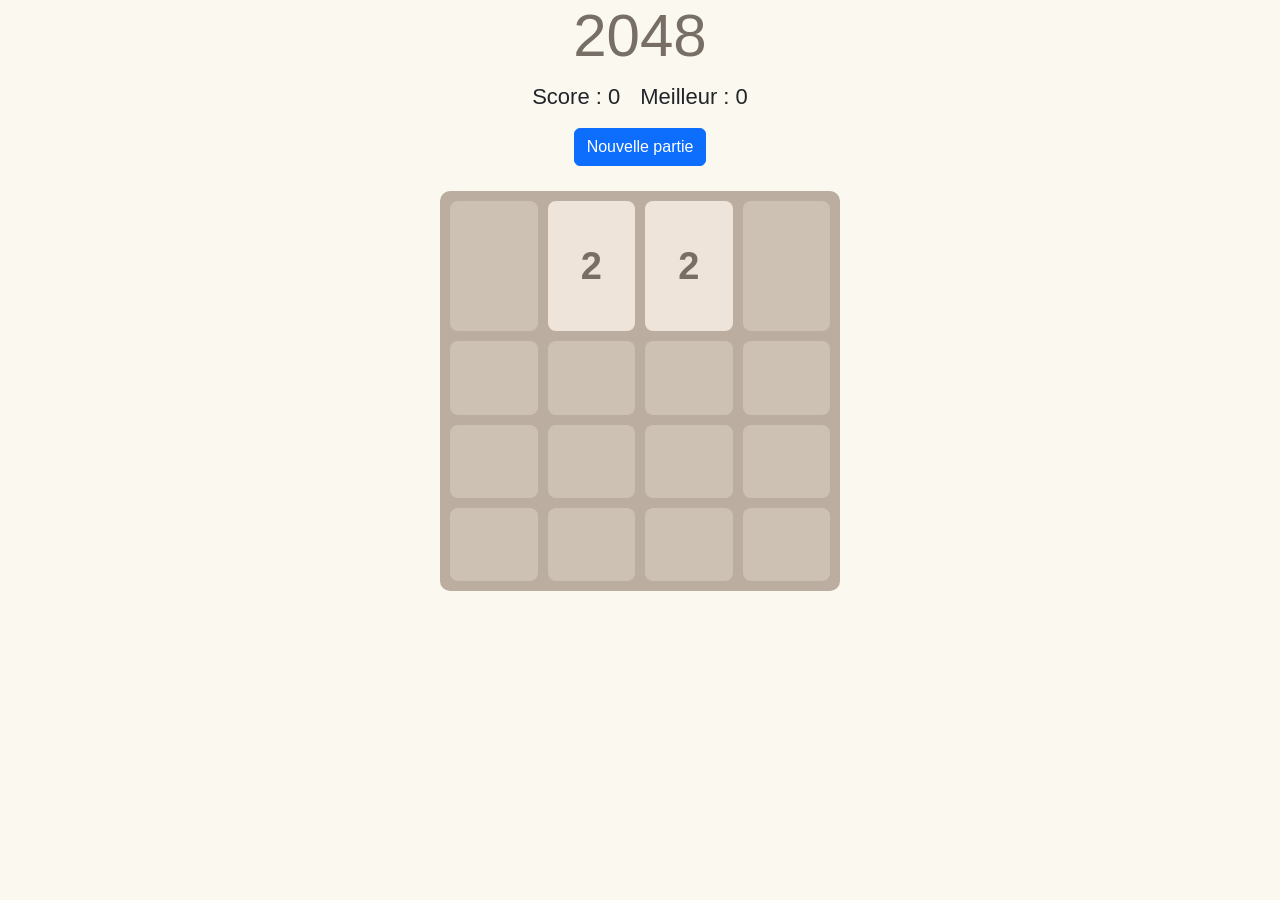
==== index.html @ b8133a86 "renommer jeu en index" ====
<!DOCTYPE html>
<html lang="fr">
<head>
  
  <meta charset="UTF-8">
  <meta name="viewport" content="width=device-width, initial-scale=1.0">
  <title>2048</title>
  <link rel="icon" type="image/png" href="favicon.png">
  <meta name="description" content="Jouez à 2048, le célèbre 
  jeu de puzzle où vous combinez des tuiles pour atteindre le nombre 2048.
   Amusez-vous à défier votre esprit et à battre votre meilleur score !">
   <link href="https://cdn.jsdelivr.net/npm/bootstrap@5.3.8/dist/css/bootstrap.min.css" rel="stylesheet" integrity="sha384-sRIl4kxILFvY47J16cr9ZwB07vP4J8+LH7qKQnuqkuIAvNWLzeN8tE5YBujZqJLB"
    crossorigin="anonymous">
  <link rel="stylesheet" href="style.css">
</head>
<body>
  <div class="container-fluid text-center">
  <h1>2048</h1>

  <div id="infos">
    <div id="score">Score : 0</div>
    <div id="best">Meilleur : 0</div>
  </div>

  <button id="restart" class="btn btn-primary">Nouvelle partie</button>

  <div id="grid"></div>
  </div>
  <div id="game-over" class="overlay">
  </div>

  <script src="script.js"></script>
</body>
</html>
---- style.css ----
body {
  font-family: Arial, sans-serif;
  text-align: center;
  background: #faf8ef;
}

h1 {
  font-size: 60px;
  color: #776e65;
}

#infos {
  display: flex;
  justify-content: center;
  gap: 20px;
  font-size: 22px;
  margin-bottom: 15px;
}

button {
  padding: 10px 20px;
  font-size: 18px;
  border: none;
  border-radius: 8px;
  background: #8f7a66;
  color: white;
  cursor: pointer;
}

#grid {
  width: 400px;
  height: 400px;
  margin: 25px auto;
  display: grid;
  grid-template-columns: repeat(4, 1fr);
  gap: 10px;
  background: #bbada0;
  padding: 10px;
  border-radius: 10px;
}

.cell {
  background: #cdc1b4;
  font-size: 38px;
  font-weight: bold;
  color: #776e65;
  display: flex;
  align-items: center;
  justify-content: center;
  border-radius: 8px;
  transition: all 0.15s ease;
}

.cell:not(:empty) {
  animation: pop 0.15s;
}

@keyframes pop {
  from {
    transform: scale(0);
  }
  to {
    transform: scale(1);
  }
}
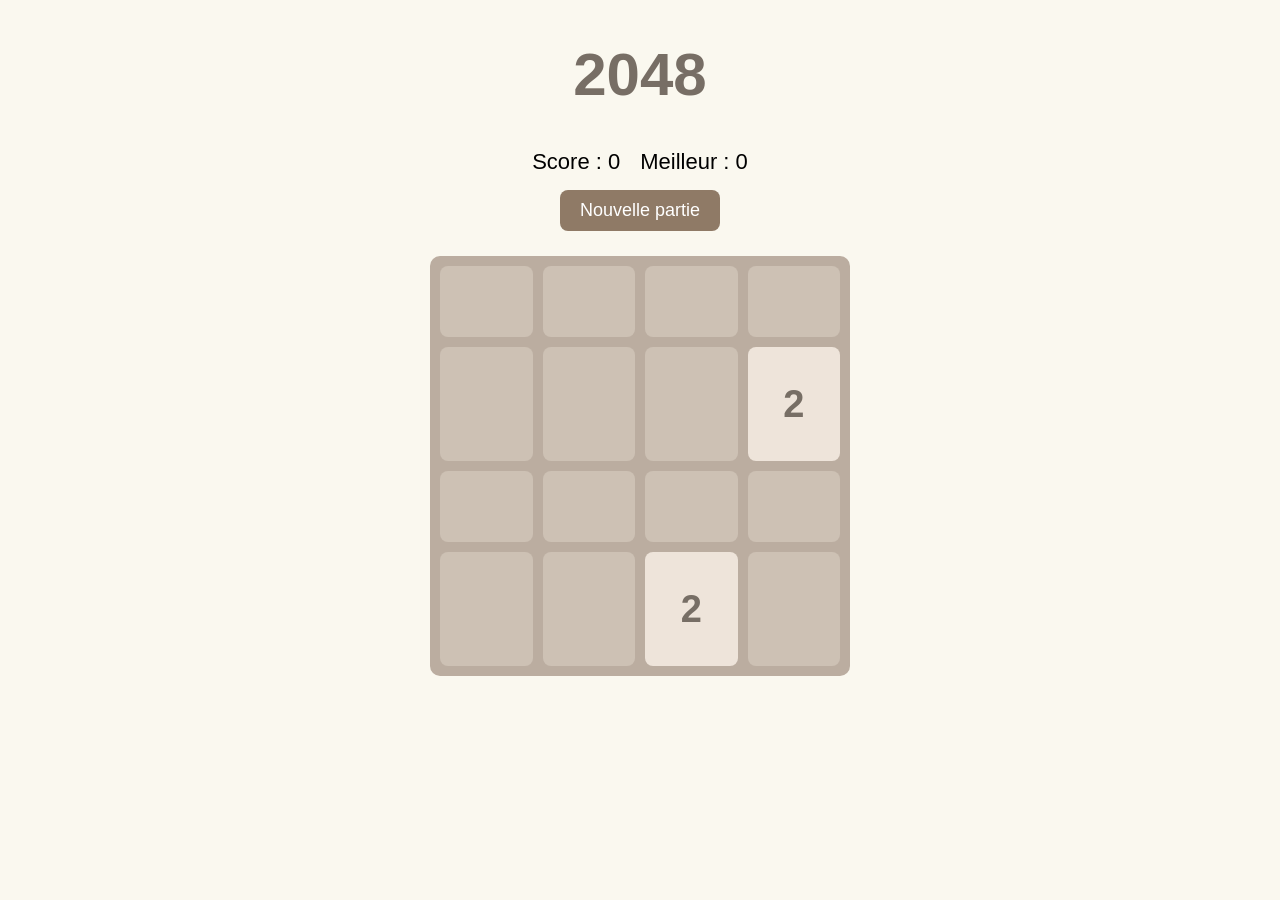
==== commit 6ae9f9b8: "renommer jeu en index" ====
--- a/index.html
+++ b/index.html
@@ -1,20 +1,12 @@
 <!DOCTYPE html>
 <html lang="fr">
 <head>
-  
   <meta charset="UTF-8">
   <meta name="viewport" content="width=device-width, initial-scale=1.0">
   <title>2048</title>
-  <link rel="icon" type="image/png" href="favicon.png">
-  <meta name="description" content="Jouez à 2048, le célèbre 
-  jeu de puzzle où vous combinez des tuiles pour atteindre le nombre 2048.
-   Amusez-vous à défier votre esprit et à battre votre meilleur score !">
-   <link href="https://cdn.jsdelivr.net/npm/bootstrap@5.3.8/dist/css/bootstrap.min.css" rel="stylesheet" integrity="sha384-sRIl4kxILFvY47J16cr9ZwB07vP4J8+LH7qKQnuqkuIAvNWLzeN8tE5YBujZqJLB"
-    crossorigin="anonymous">
   <link rel="stylesheet" href="style.css">
 </head>
 <body>
-  <div class="container-fluid text-center">
   <h1>2048</h1>
 
   <div id="infos">
@@ -22,13 +14,11 @@
     <div id="best">Meilleur : 0</div>
   </div>
 
-  <button id="restart" class="btn btn-primary">Nouvelle partie</button>
+  <button id="restart">Nouvelle partie</button>
 
   <div id="grid"></div>
-  </div>
-  <div id="game-over" class="overlay">
-  </div>
 
   <script src="script.js"></script>
+
 </body>
 </html>
--- a/style.css
+++ b/style.css
@@ -48,18 +48,54 @@
   align-items: center;
   justify-content: center;
   border-radius: 8px;
-  transition: all 0.15s ease;
 }
 
-.cell:not(:empty) {
-  animation: pop 0.15s;
+.cell {
+  min-width: 0;
+  min-height: 0;
 }
 
-@keyframes pop {
-  from {
-    transform: scale(0);
-  }
-  to {
-    transform: scale(1);
-  }
+.cell-2 {
+  background: #eee4da;
+  color: #776e65;
 }
+.cell-4 {
+  background: #ede0c8;
+  color: #776e65;
+}
+.cell-8 {
+  background: #f2b179;
+  color: #f9f6f2;
+}
+.cell-16 {
+  background: #f59563;
+  color: #f9f6f2;
+}
+.cell-32 {
+  background: #f67c5f;
+  color: #f9f6f2;
+}
+.cell-64 {
+  background: #f65e3b;
+  color: #f9f6f2;
+}
+.cell-128 {
+  background: #edcf72;
+  color: #f9f6f2;
+}
+.cell-256 {
+  background: #edcc61;
+  color: #f9f6f2;
+}
+.cell-512 {
+  background: #edc850;
+  color: #f9f6f2;
+}
+.cell-1024 {
+  background: #edc53f;
+  color: #f9f6f2;
+}
+.cell-2048 {
+  background: #edc22e;
+  color: #f9f6f2;
+}
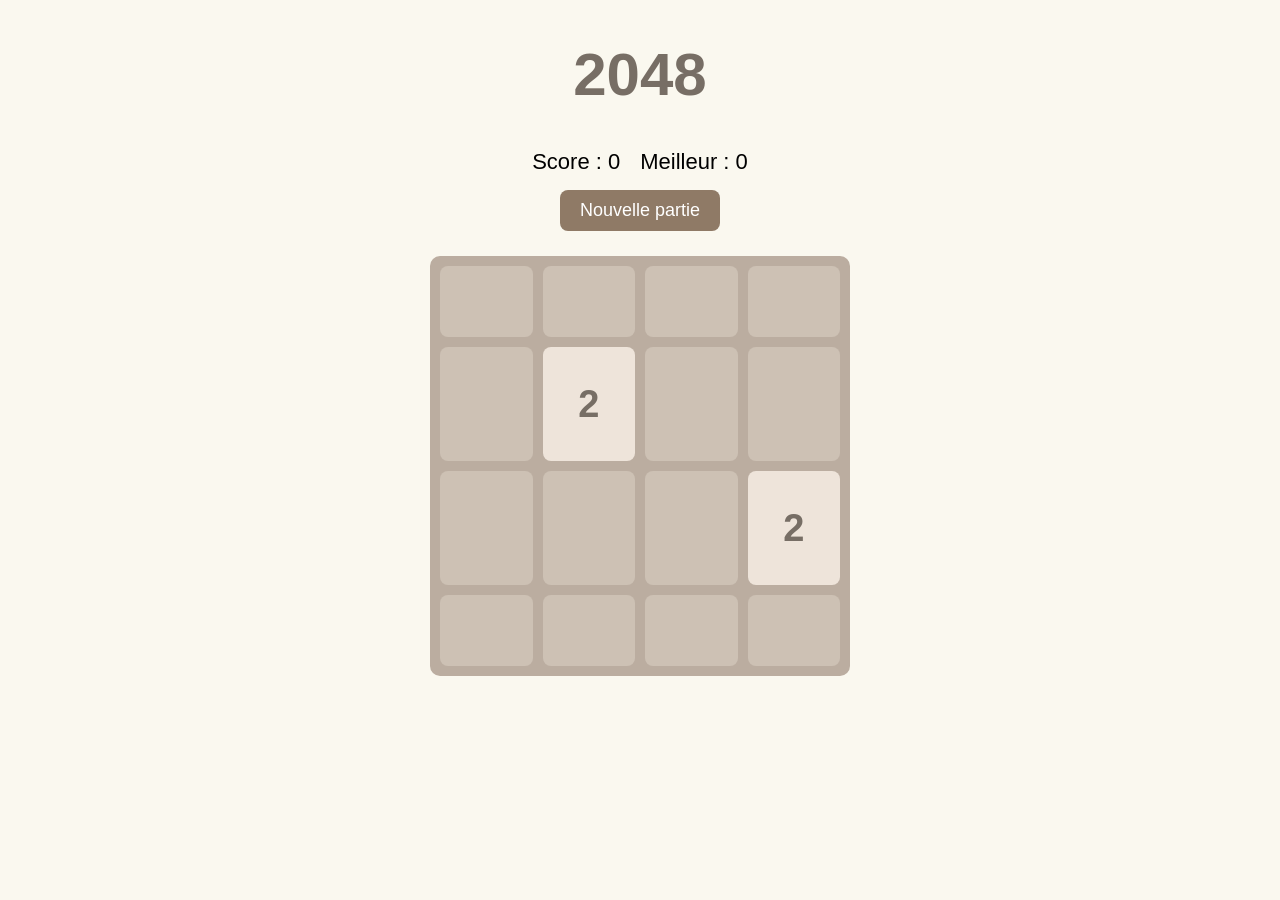
==== commit d11652d1: "renommer jeu en index" ====
--- a/index.html
+++ b/index.html
@@ -1,11 +1,15 @@
 <!DOCTYPE html>
 <html lang="fr">
+
 <head>
   <meta charset="UTF-8">
   <meta name="viewport" content="width=device-width, initial-scale=1.0">
   <title>2048</title>
   <link rel="stylesheet" href="style.css">
+
+
 </head>
+
 <body>
   <h1>2048</h1>
 
@@ -21,4 +25,5 @@
   <script src="script.js"></script>
 
 </body>
+
 </html>
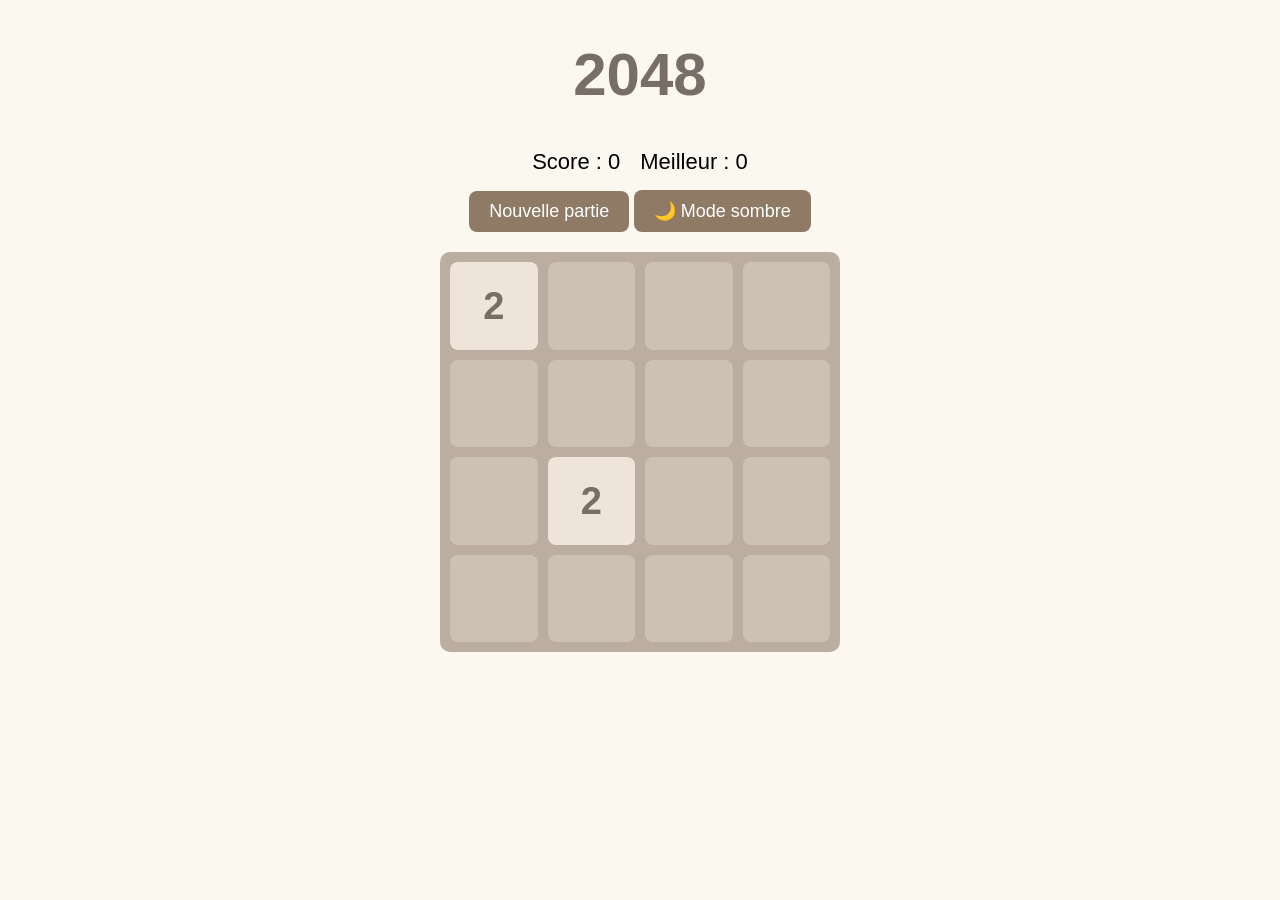
==== commit 2d102aaa: "modif" ====
--- a/index.html
+++ b/index.html
@@ -19,11 +19,14 @@
   </div>
 
   <button id="restart">Nouvelle partie</button>
+  <button id="theme-toggle">🌙 Mode sombre</button>
 
   <div id="grid"></div>
-
+<div id="message"></div>
   <script src="script.js"></script>
 
+  
 </body>
 
+
 </html>
--- a/style.css
+++ b/style.css
@@ -1,7 +1,11 @@
+html,
 body {
   font-family: Arial, sans-serif;
   text-align: center;
   background: #faf8ef;
+  margin: 0;
+  padding: 0;
+  overflow-x: hidden;
 }
 
 h1 {
@@ -26,33 +30,33 @@
   color: white;
   cursor: pointer;
 }
+button:hover {
+  background: #776e65;
+}
 
 #grid {
-  width: 400px;
-  height: 400px;
-  margin: 25px auto;
+  width: min(90vw, 400px);
+  aspect-ratio: 1 / 1;
+  margin: 20px auto;
   display: grid;
   grid-template-columns: repeat(4, 1fr);
-  gap: 10px;
+  grid-template-rows: repeat(4, 1fr);
+  gap: min(2vw, 10px);
   background: #bbada0;
-  padding: 10px;
+  padding: min(2vw, 10px);
   border-radius: 10px;
-}
-
-.cell {
-  background: #cdc1b4;
-  font-size: 38px;
-  font-weight: bold;
-  color: #776e65;
-  display: flex;
-  align-items: center;
-  justify-content: center;
-  border-radius: 8px;
+  box-sizing: border-box;
 }
 
 .cell {
   min-width: 0;
   min-height: 0;
+  font-size: clamp(20px, 7vw, 38px);
+  font-weight: bold;
+  display: flex;
+  align-items: center;
+  justify-content: center;
+  border-radius: 8px;
 }
 
 .cell-2 {
@@ -99,3 +103,91 @@
   background: #edc22e;
   color: #f9f6f2;
 }
+
+/* ===================== */
+/* MODE SOMBRE */
+/* ===================== */
+
+body.dark-theme {
+  background: #121212;
+  color: white;
+}
+
+body.dark-theme h1 {
+  color: #ffffff;
+}
+
+body.dark-theme #infos {
+  color: white;
+}
+
+body.dark-theme #grid {
+  background: #2d2d2d;
+}
+
+body.dark-theme button {
+  background: #444;
+  color: white;
+}
+
+body.dark-theme button:hover {
+  background: #666;
+}
+
+body.dark-theme .cell {
+  border: 1px solid #333;
+}
+
+body.dark-theme .cell-2 {
+  background: #eee4da;
+  color: #776e65;
+}
+body.dark-theme .cell-4 {
+  background: #ede0c8;
+  color: #776e65;
+}
+body.dark-theme .cell-8 {
+  background: #f2b179;
+  color: #f9f6f2;
+}
+body.dark-theme .cell-16 {
+  background: #f59563;
+  color: #f9f6f2;
+}
+body.dark-theme .cell-32 {
+  background: #f67c5f;
+  color: #f9f6f2;
+}
+body.dark-theme .cell-64 {
+  background: #f65e3b;
+  color: #f9f6f2;
+}
+body.dark-theme .cell-128 {
+  background: #edcf72;
+  color: #f9f6f2;
+}
+body.dark-theme .cell-256 {
+  background: #edcc61;
+  color: #f9f6f2;
+}
+body.dark-theme .cell-512 {
+  background: #edc850;
+  color: #f9f6f2;
+}
+body.dark-theme .cell-1024 {
+  background: #edc53f;
+  color: #f9f6f2;
+}
+body.dark-theme .cell-2048 {
+  background: #edc22e;
+  color: #f9f6f2;
+}
+
+#message {
+  font-size: 24px;
+  margin-top: 20px;
+  color: #776e65;
+}
+body.dark-theme #message {
+  color: white;
+}
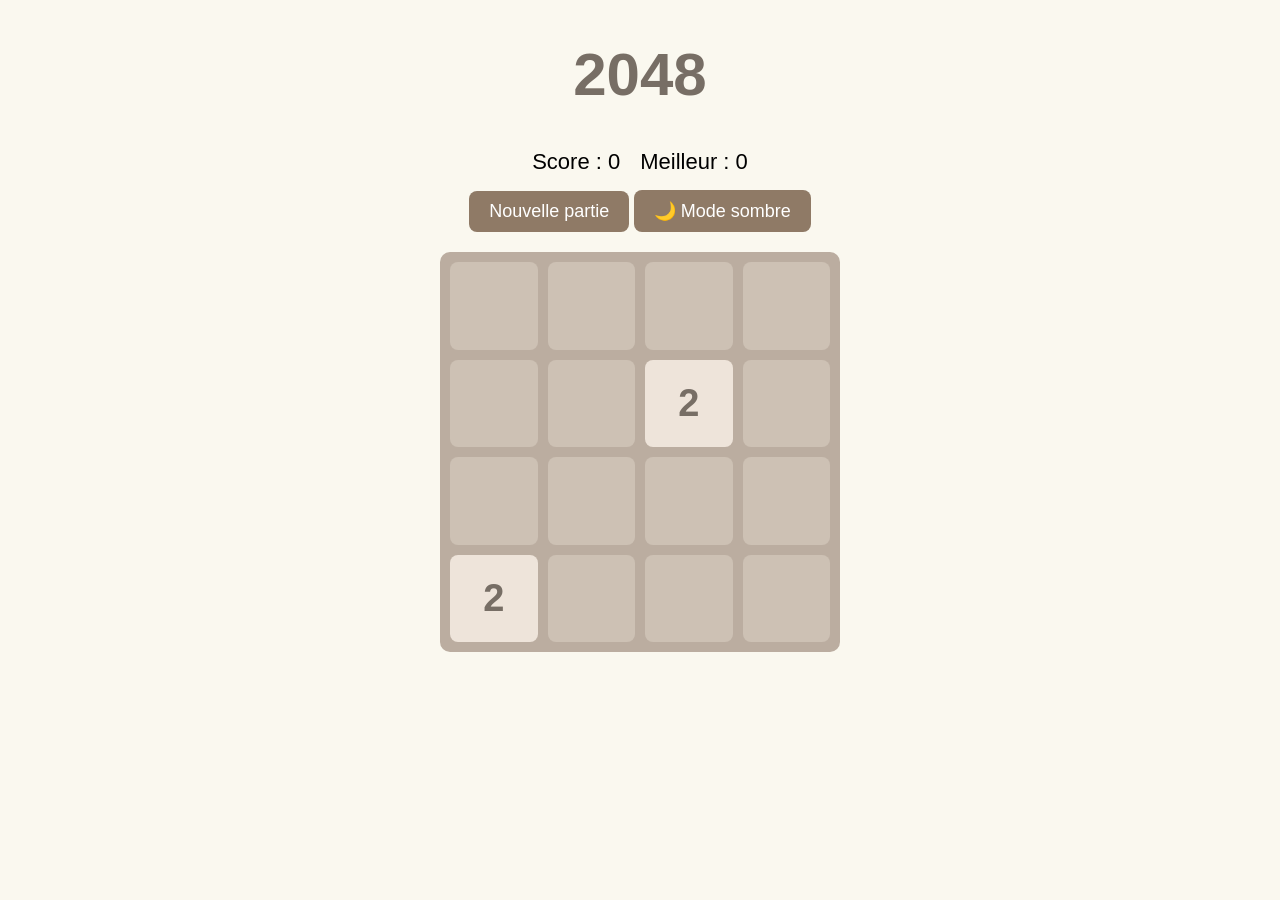
==== commit af86a068: "modification" ====
--- a/index.html
+++ b/index.html
@@ -12,7 +12,6 @@
 
 <body>
   <h1>2048</h1>
-
   <div id="infos">
     <div id="score">Score : 0</div>
     <div id="best">Meilleur : 0</div>
@@ -24,9 +23,6 @@
   <div id="grid"></div>
 <div id="message"></div>
   <script src="script.js"></script>
-
-  
 </body>
 
-
 </html>
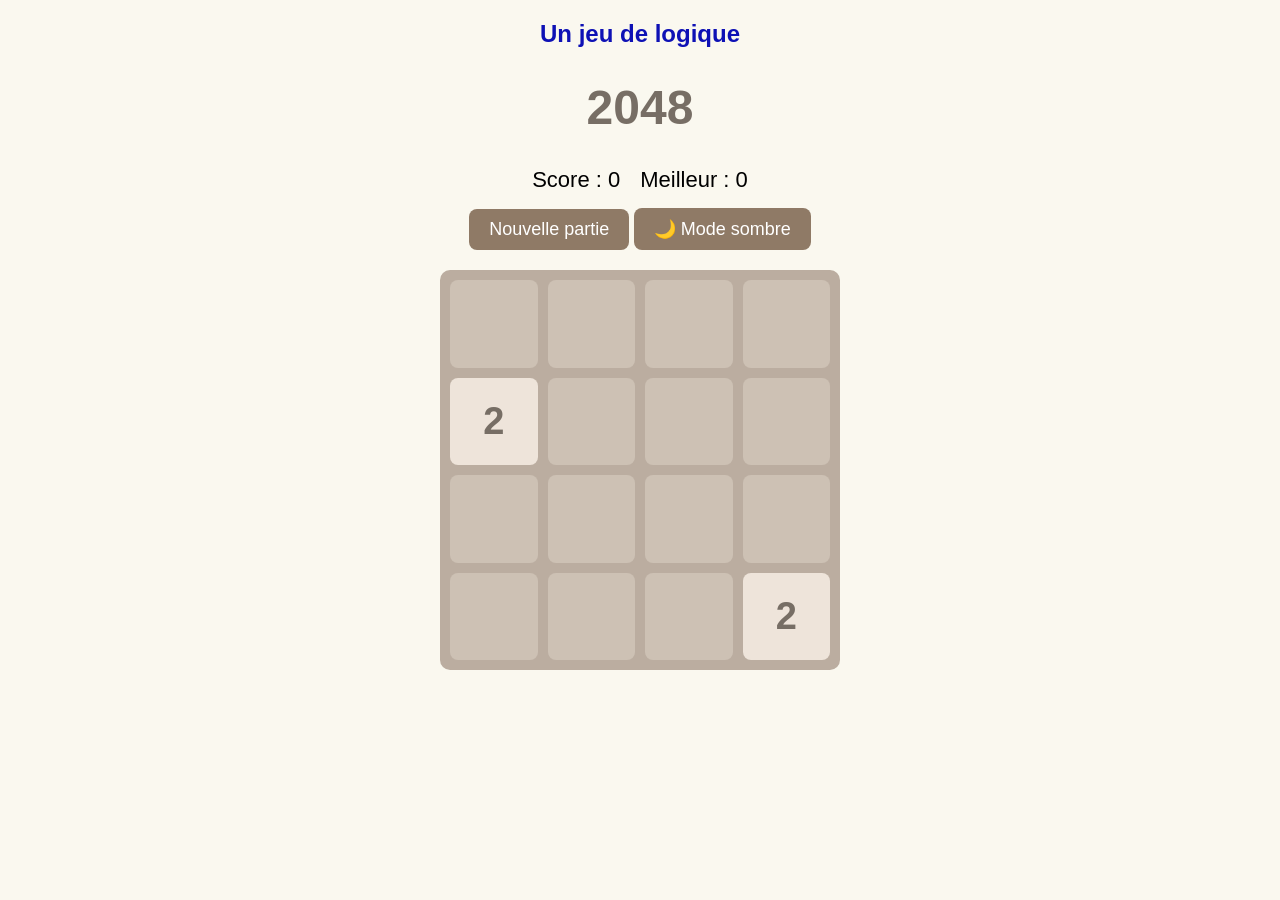
==== commit 78913cbc: "modification" ====
--- a/index.html
+++ b/index.html
@@ -4,14 +4,15 @@
 <head>
   <meta charset="UTF-8">
   <meta name="viewport" content="width=device-width, initial-scale=1.0">
-  <title>2048</title>
+  <title style="font-size: 24px; color: #776e65;" >2048</title>
   <link rel="stylesheet" href="style.css">
 
 
 </head>
 
 <body>
-  <h1>2048</h1>
+  <h2 style="font-size: 24px; color: #0e11b5;" >Un jeu de logique</h2>
+  <h1 style="font-size: 48px; color: #776e65;" >2048</h1>
   <div id="infos">
     <div id="score">Score : 0</div>
     <div id="best">Meilleur : 0</div>
@@ -19,9 +20,8 @@
 
   <button id="restart">Nouvelle partie</button>
   <button id="theme-toggle">🌙 Mode sombre</button>
-
+  <div id="message"></div>
   <div id="grid"></div>
-<div id="message"></div>
   <script src="script.js"></script>
 </body>
 
--- a/style.css
+++ b/style.css
@@ -6,6 +6,7 @@
   margin: 0;
   padding: 0;
   overflow-x: hidden;
+  overflow-y: auto;
 }
 
 h1 {
@@ -32,6 +33,7 @@
 }
 button:hover {
   background: #776e65;
+  
 }
 
 #grid {
@@ -46,6 +48,8 @@
   padding: min(2vw, 10px);
   border-radius: 10px;
   box-sizing: border-box;
+  min-height: 0;
+  min-width: 0;
 }
 
 .cell {
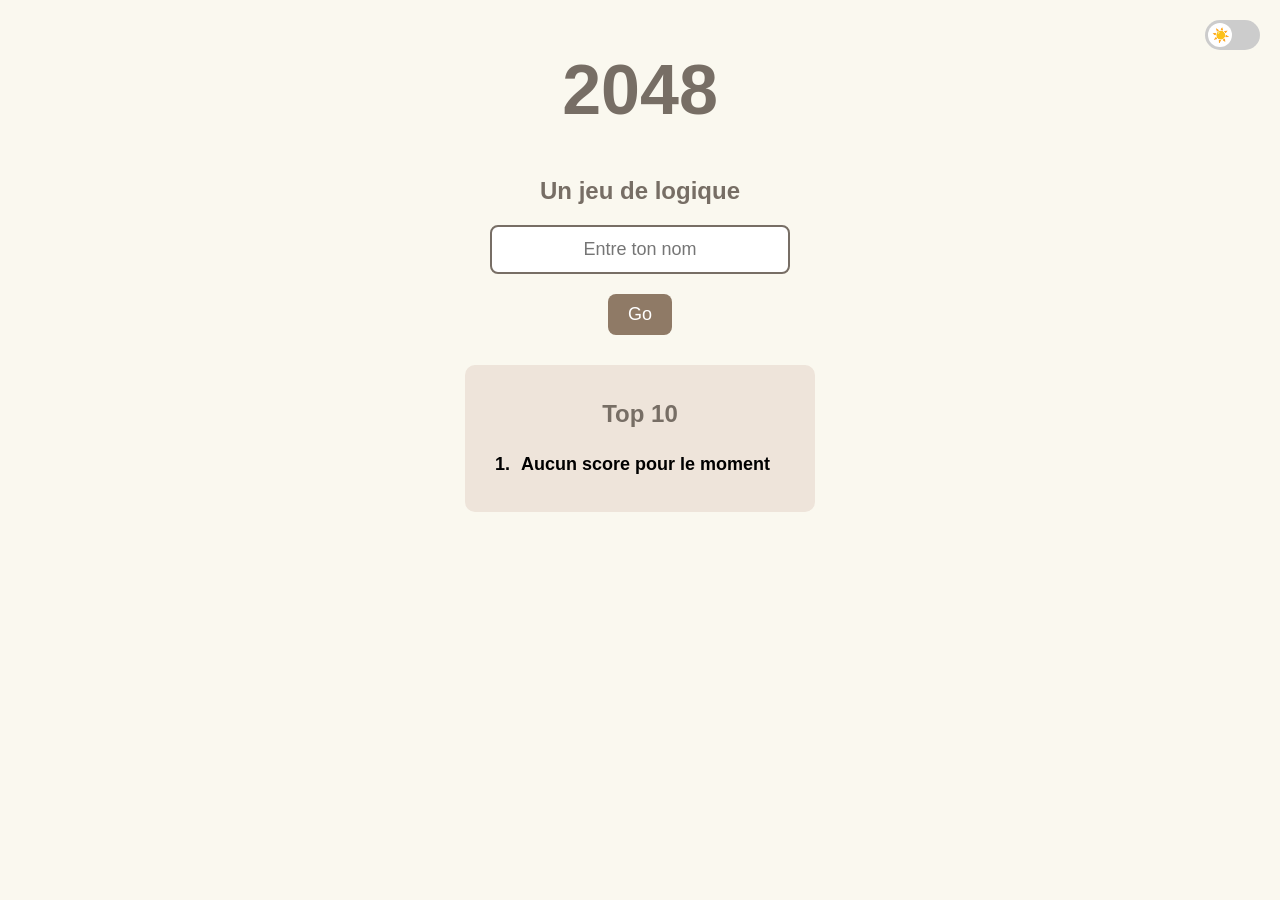
==== commit e72f4b5c: "modification important" ====
--- a/index.html
+++ b/index.html
@@ -4,25 +4,42 @@
 <head>
   <meta charset="UTF-8">
   <meta name="viewport" content="width=device-width, initial-scale=1.0">
-  <title style="font-size: 24px; color: #776e65;" >2048</title>
+  <title>2048</title>
   <link rel="stylesheet" href="style.css">
-
-
 </head>
 
 <body>
-  <h2 style="font-size: 24px; color: #0e11b5;" >Un jeu de logique</h2>
-  <h1 style="font-size: 48px; color: #776e65;" >2048</h1>
-  <div id="infos">
-    <div id="score">Score : 0</div>
-    <div id="best">Meilleur : 0</div>
+
+  <label class="switch">
+    <input type="checkbox" id="theme-toggle">
+    <span class="slider"></span>
+  </label>
+
+  <div id="accueil">
+
+    <h1>2048</h1>
+
+    <h2>Un jeu de logique</h2>
+
+    <input
+      type="text"
+      id="playerName"
+      placeholder="Entre ton nom"
+    >
+
+    <button id="startButton">
+      Go
+    </button>
+
+    <div id="ranking">
+      <h2>Top 10</h2>
+      <ol id="rankingList"></ol>
+    </div>
+
   </div>
 
-  <button id="restart">Nouvelle partie</button>
-  <button id="theme-toggle">🌙 Mode sombre</button>
-  <div id="message"></div>
-  <div id="grid"></div>
-  <script src="script.js"></script>
+  <script src="accueil.js"></script>
+
 </body>
 
-</html>+</html>
--- a/style.css
+++ b/style.css
@@ -1,3 +1,4 @@
+
 html,
 body {
   font-family: Arial, sans-serif;
@@ -14,6 +15,10 @@
   color: #776e65;
 }
 
+h2 {
+  color: #776e65;
+}
+
 #infos {
   display: flex;
   justify-content: center;
@@ -31,9 +36,9 @@
   color: white;
   cursor: pointer;
 }
+
 button:hover {
   background: #776e65;
-  
 }
 
 #grid {
@@ -61,64 +66,76 @@
   align-items: center;
   justify-content: center;
   border-radius: 8px;
+
+  /* Cases vides */
+  background: #cdc1b4;
 }
 
 .cell-2 {
   background: #eee4da;
   color: #776e65;
 }
+
 .cell-4 {
   background: #ede0c8;
   color: #776e65;
 }
+
 .cell-8 {
   background: #f2b179;
   color: #f9f6f2;
 }
+
 .cell-16 {
   background: #f59563;
   color: #f9f6f2;
 }
+
 .cell-32 {
   background: #f67c5f;
   color: #f9f6f2;
 }
+
 .cell-64 {
   background: #f65e3b;
   color: #f9f6f2;
 }
+
 .cell-128 {
   background: #edcf72;
   color: #f9f6f2;
 }
+
 .cell-256 {
   background: #edcc61;
   color: #f9f6f2;
 }
+
 .cell-512 {
   background: #edc850;
   color: #f9f6f2;
 }
+
 .cell-1024 {
   background: #edc53f;
   color: #f9f6f2;
 }
+
 .cell-2048 {
   background: #edc22e;
   color: #f9f6f2;
 }
 
-/* ===================== */
 /* MODE SOMBRE */
-/* ===================== */
 
 body.dark-theme {
   background: #121212;
   color: white;
 }
 
-body.dark-theme h1 {
-  color: #ffffff;
+body.dark-theme h1,
+body.dark-theme h2 {
+  color: white;
 }
 
 body.dark-theme #infos {
@@ -139,6 +156,7 @@
 }
 
 body.dark-theme .cell {
+  background: #3a3a3a;
   border: 1px solid #333;
 }
 
@@ -146,42 +164,52 @@
   background: #eee4da;
   color: #776e65;
 }
+
 body.dark-theme .cell-4 {
   background: #ede0c8;
   color: #776e65;
 }
+
 body.dark-theme .cell-8 {
   background: #f2b179;
   color: #f9f6f2;
 }
+
 body.dark-theme .cell-16 {
   background: #f59563;
   color: #f9f6f2;
 }
+
 body.dark-theme .cell-32 {
   background: #f67c5f;
   color: #f9f6f2;
 }
+
 body.dark-theme .cell-64 {
   background: #f65e3b;
   color: #f9f6f2;
 }
+
 body.dark-theme .cell-128 {
   background: #edcf72;
   color: #f9f6f2;
 }
+
 body.dark-theme .cell-256 {
   background: #edcc61;
   color: #f9f6f2;
 }
+
 body.dark-theme .cell-512 {
   background: #edc850;
   color: #f9f6f2;
 }
+
 body.dark-theme .cell-1024 {
   background: #edc53f;
   color: #f9f6f2;
 }
+
 body.dark-theme .cell-2048 {
   background: #edc22e;
   color: #f9f6f2;
@@ -192,6 +220,162 @@
   margin-top: 20px;
   color: #776e65;
 }
+
 body.dark-theme #message {
   color: white;
 }
+
+/* SWITCH */
+
+.switch {
+  position: fixed;
+  top: 20px;
+  right: 20px;
+  width: 55px;
+  height: 30px;
+  z-index: 9999;
+}
+
+.switch input {
+  display: none;
+}
+
+.slider {
+  position: absolute;
+  inset: 0;
+  background: #ccc;
+  border-radius: 30px;
+  cursor: pointer;
+  transition: 0.3s;
+}
+
+.slider::before {
+  content: "☀️";
+  position: absolute;
+  width: 24px;
+  height: 24px;
+  left: 3px;
+  top: 3px;
+  background: white;
+  border-radius: 50%;
+  font-size: 14px;
+  line-height: 24px;
+  transition: 0.3s;
+}
+
+.switch input:checked + .slider {
+  background: #444;
+}
+
+.switch input:checked + .slider::before {
+  content: "🌙";
+  transform: translateX(25px);
+}
+
+/* ACCUEIL */
+
+#accueil {
+  max-width: 500px;
+  margin: 50px auto;
+}
+
+#accueil h1 {
+  font-size: 70px;
+}
+
+#playerName {
+  display: block;
+  width: 80%;
+  max-width: 300px;
+  margin: 20px auto;
+  padding: 12px;
+  font-size: 18px;
+  border: 2px solid #776e65;
+  border-radius: 8px;
+  box-sizing: border-box;
+  text-align: center;
+  background: white;
+  color: #776e65;
+}
+
+#player {
+  font-size: 20px;
+  font-weight: bold;
+  margin: 10px;
+}
+
+#ranking {
+  width: 350px;
+  max-width: 90%;
+  margin: 30px auto;
+  padding: 15px;
+  background: #eee4da;
+  border-radius: 10px;
+  box-sizing: border-box;
+}
+
+#ranking h2 {
+  color: #776e65;
+}
+
+#rankingList {
+  text-align: left;
+  padding-left: 35px;
+}
+
+#rankingList li {
+  padding: 6px;
+  font-size: 18px;
+  font-weight: bold;
+}
+
+body.dark-theme #ranking {
+  background: #333;
+  color: white;
+}
+
+body.dark-theme #ranking h2 {
+  color: white;
+}
+
+body.dark-theme #playerName {
+  background: #333;
+  color: white;
+  border-color: #777;
+}
+
+body.dark-theme #playerName::placeholder {
+  color: #bbb;
+}
+
+@media (max-width: 500px) {
+  body {
+    padding: 15px;
+  }
+
+  h1 {
+    font-size: 48px;
+  }
+
+  #grid {
+    width: 90vw;
+  }
+
+  .cell {
+    font-size: clamp(18px, 7vw, 30px);
+  }
+
+  #infos {
+    gap: 8px;
+    font-size: 18px;
+  }
+
+  #ranking {
+    width: 90%;
+  }
+
+  .switch {
+    top: 15px;
+    right: 15px;
+  }
+}
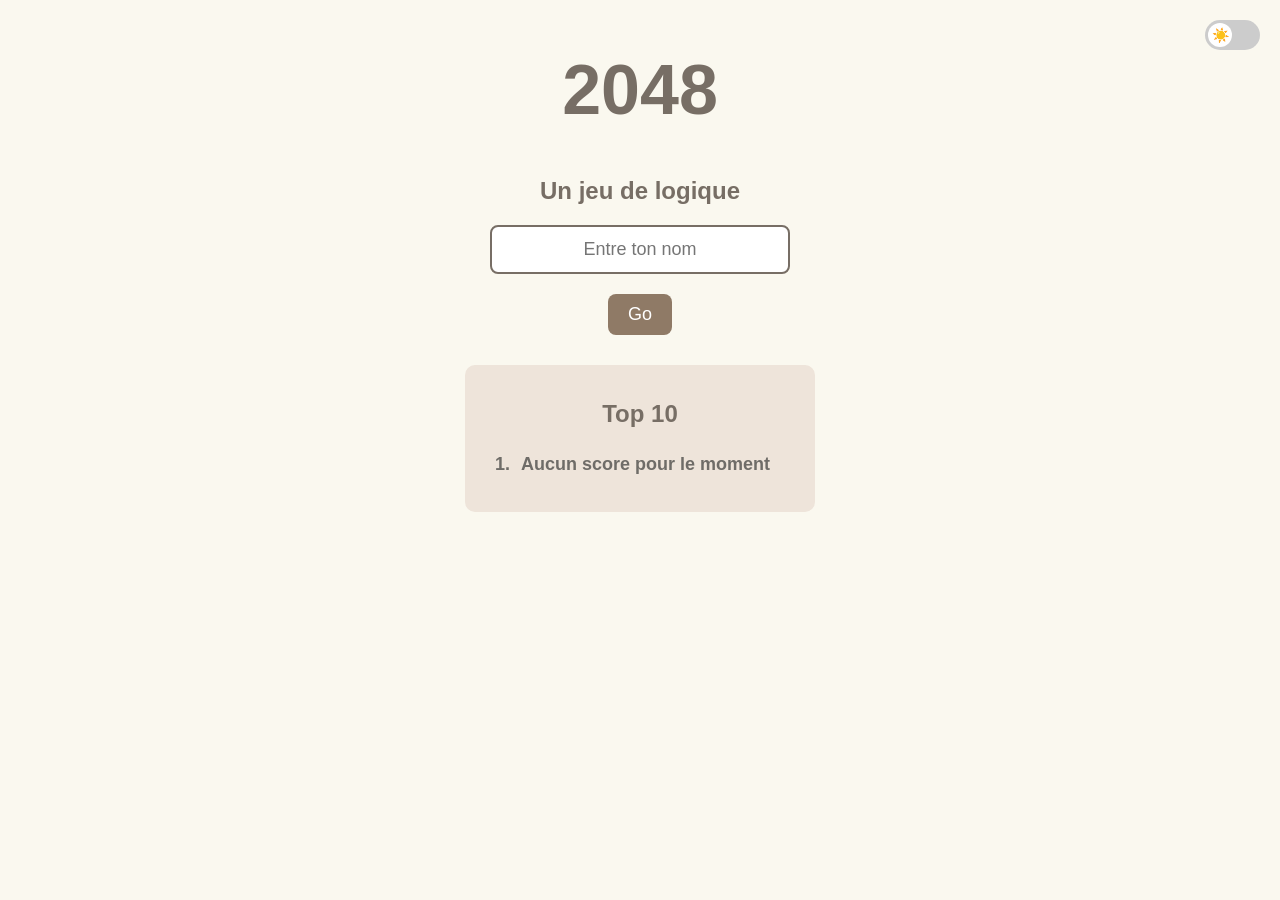
==== commit adb801e3: "modif 2" ====
--- a/index.html
+++ b/index.html
@@ -32,7 +32,7 @@
     </button>
 
     <div id="ranking">
-      <h2>Top 10</h2>
+      <h2 style="font-weight: bold;">Top 10</h2>
       <ol id="rankingList"></ol>
     </div>
 
--- a/style.css
+++ b/style.css
@@ -327,6 +327,8 @@
   padding: 6px;
   font-size: 18px;
   font-weight: bold;
+  color: #01050689; 
+  margin-bottom: 5px;
 }
 
 body.dark-theme #ranking {
@@ -378,4 +380,10 @@
     top: 15px;
     right: 15px;
   }
+}
+
+
+.center {
+  display: block;
+  margin: 0 auto;
 }
